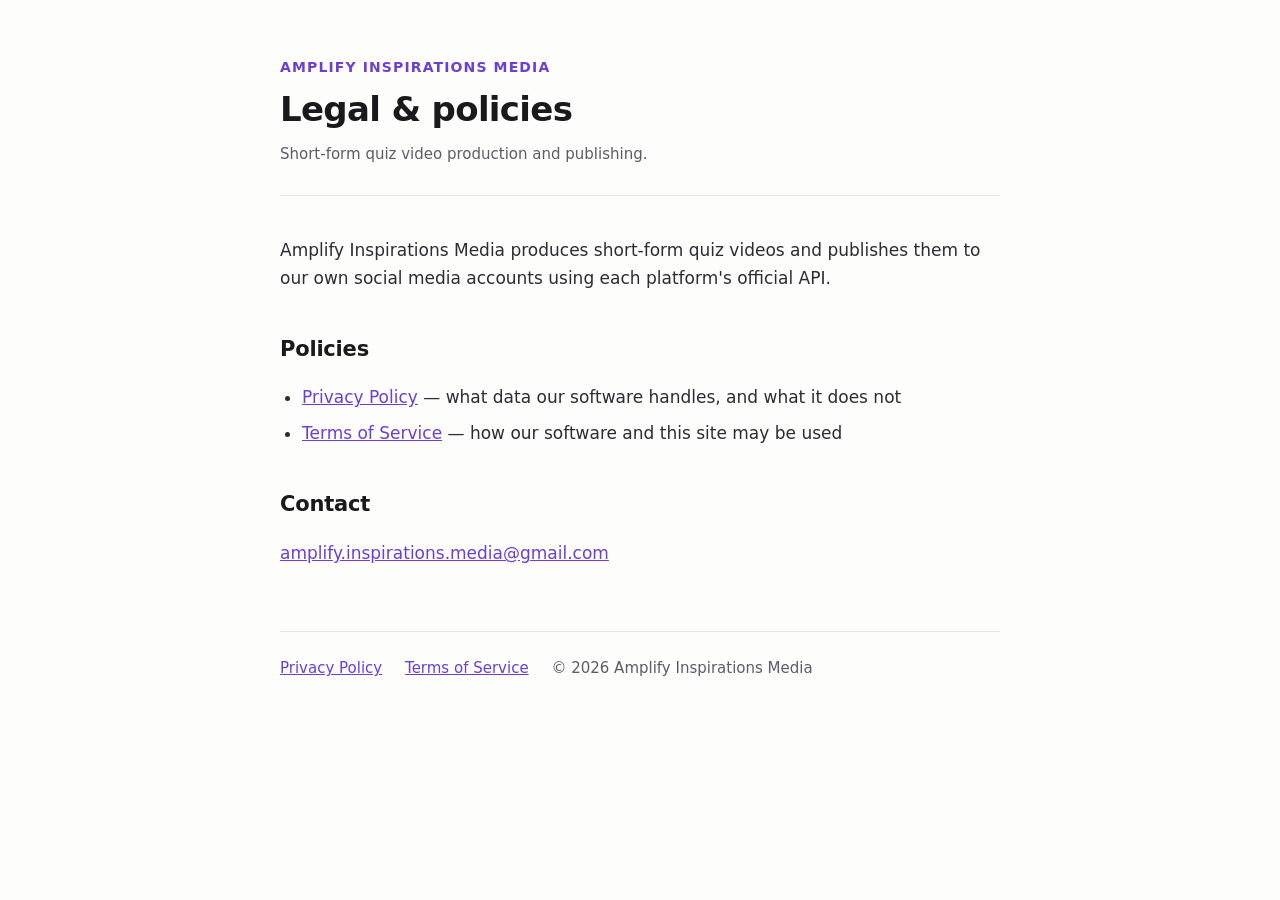
==== index.html @ a8b428c5 "Add public Terms of Service and Privacy Policy pages Platform app reviews (TikTok, Meta, Google) all" ====
<!doctype html>
<html lang="en">
<head>
<meta charset="utf-8">
<meta name="viewport" content="width=device-width, initial-scale=1">
<title>Amplify Inspirations Media</title>
<link rel="stylesheet" href="style.css">
</head>
<body>
<div class="wrap">

<header>
  <p class="brand">Amplify Inspirations Media</p>
  <h1>Legal &amp; policies</h1>
  <p class="updated">Short-form quiz video production and publishing.</p>
</header>

<p>
  Amplify Inspirations Media produces short-form quiz videos and publishes them to our own
  social media accounts using each platform's official API.
</p>

<h2>Policies</h2>
<ul>
  <li><a href="privacy.html">Privacy Policy</a> — what data our software handles, and what it does not</li>
  <li><a href="terms.html">Terms of Service</a> — how our software and this site may be used</li>
</ul>

<h2>Contact</h2>
<p>
  <a href="mailto:amplify.inspirations.media@gmail.com">amplify.inspirations.media@gmail.com</a>
</p>

<footer>
  <a href="privacy.html">Privacy Policy</a>
  <a href="terms.html">Terms of Service</a>
  <span>© 2026 Amplify Inspirations Media</span>
</footer>

</div>
</body>
</html>
---- style.css ----
:root {
  --ink: #1a1a1c;
  --muted: #5c5c66;
  --rule: #e3e3e8;
  --accent: #6b3fd4;
  --bg: #fdfdfb;
}

* { box-sizing: border-box; }

body {
  margin: 0;
  padding: 0 20px;
  background: var(--bg);
  color: var(--ink);
  font: 17px/1.65 -apple-system, BlinkMacSystemFont, "Segoe UI", system-ui, sans-serif;
  -webkit-text-size-adjust: 100%;
}

.wrap { max-width: 720px; margin: 0 auto; padding: 56px 0 96px; }

header { border-bottom: 1px solid var(--rule); padding-bottom: 28px; margin-bottom: 40px; }

.brand {
  font-size: 14px;
  letter-spacing: 0.08em;
  text-transform: uppercase;
  color: var(--accent);
  font-weight: 600;
  margin: 0 0 10px;
}

h1 { font-size: 34px; line-height: 1.2; margin: 0 0 12px; letter-spacing: -0.02em; }
h2 { font-size: 21px; margin: 40px 0 12px; letter-spacing: -0.01em; }
h3 { font-size: 17px; margin: 28px 0 8px; }

.updated { color: var(--muted); font-size: 15px; margin: 0; }

p, li { color: #2c2c33; }
ul { padding-left: 22px; }
li { margin-bottom: 8px; }

a { color: var(--accent); }

code {
  background: #f1f1f4;
  padding: 2px 6px;
  border-radius: 4px;
  font-size: 0.9em;
  font-family: ui-monospace, SFMono-Regular, Menlo, monospace;
}

.callout {
  background: #f4f1fd;
  border-left: 3px solid var(--accent);
  padding: 16px 20px;
  margin: 24px 0;
  border-radius: 0 6px 6px 0;
}

.callout p { margin: 0; }

table { border-collapse: collapse; width: 100%; margin: 20px 0; font-size: 15px; }
th, td { text-align: left; padding: 10px 12px; border-bottom: 1px solid var(--rule); vertical-align: top; }
th { font-weight: 600; }

footer {
  margin-top: 64px;
  padding-top: 24px;
  border-top: 1px solid var(--rule);
  color: var(--muted);
  font-size: 15px;
}

footer a { margin-right: 18px; }

@media (max-width: 480px) {
  h1 { font-size: 27px; }
  .wrap { padding: 36px 0 64px; }
  table { font-size: 14px; }
  th, td { padding: 8px 6px; }
}
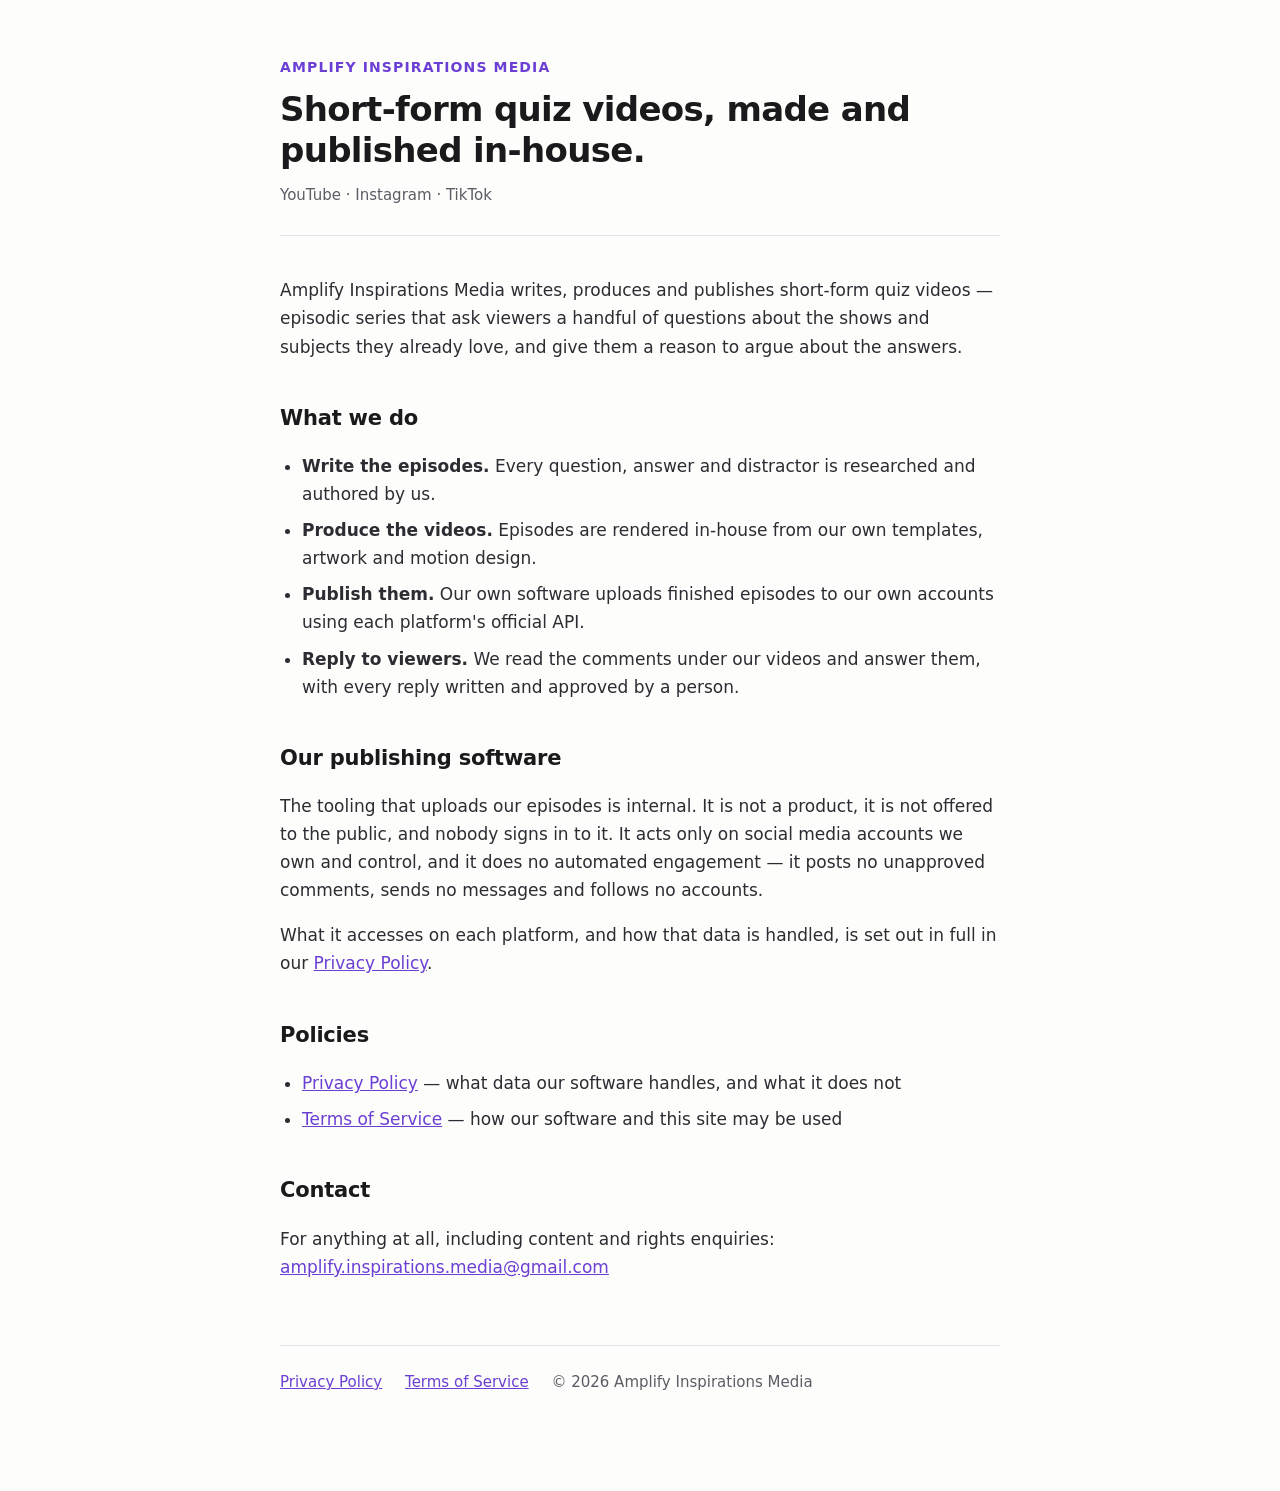
==== commit 532b7740: "Make the site a real homepage, not just a policy index TikTok's Desktop platform configuration requi" ====
--- a/index.html
+++ b/index.html
@@ -4,6 +4,7 @@
 <meta charset="utf-8">
 <meta name="viewport" content="width=device-width, initial-scale=1">
 <title>Amplify Inspirations Media</title>
+<meta name="description" content="Amplify Inspirations Media produces short-form quiz videos and publishes them to YouTube, Instagram and TikTok.">
 <link rel="stylesheet" href="style.css">
 </head>
 <body>
@@ -11,13 +12,34 @@
 
 <header>
   <p class="brand">Amplify Inspirations Media</p>
-  <h1>Legal &amp; policies</h1>
-  <p class="updated">Short-form quiz video production and publishing.</p>
+  <h1>Short-form quiz videos, made and published in-house.</h1>
+  <p class="updated">YouTube · Instagram · TikTok</p>
 </header>
 
 <p>
-  Amplify Inspirations Media produces short-form quiz videos and publishes them to our own
-  social media accounts using each platform's official API.
+  Amplify Inspirations Media writes, produces and publishes short-form quiz videos — episodic
+  series that ask viewers a handful of questions about the shows and subjects they already love,
+  and give them a reason to argue about the answers.
+</p>
+
+<h2>What we do</h2>
+<ul>
+  <li><strong>Write the episodes.</strong> Every question, answer and distractor is researched and authored by us.</li>
+  <li><strong>Produce the videos.</strong> Episodes are rendered in-house from our own templates, artwork and motion design.</li>
+  <li><strong>Publish them.</strong> Our own software uploads finished episodes to our own accounts using each platform's official API.</li>
+  <li><strong>Reply to viewers.</strong> We read the comments under our videos and answer them, with every reply written and approved by a person.</li>
+</ul>
+
+<h2>Our publishing software</h2>
+<p>
+  The tooling that uploads our episodes is internal. It is not a product, it is not offered to
+  the public, and nobody signs in to it. It acts only on social media accounts we own and
+  control, and it does no automated engagement — it posts no unapproved comments, sends no
+  messages and follows no accounts.
+</p>
+<p>
+  What it accesses on each platform, and how that data is handled, is set out in full in our
+  <a href="privacy.html">Privacy Policy</a>.
 </p>
 
 <h2>Policies</h2>
@@ -28,6 +50,7 @@
 
 <h2>Contact</h2>
 <p>
+  For anything at all, including content and rights enquiries:<br>
   <a href="mailto:amplify.inspirations.media@gmail.com">amplify.inspirations.media@gmail.com</a>
 </p>
 
